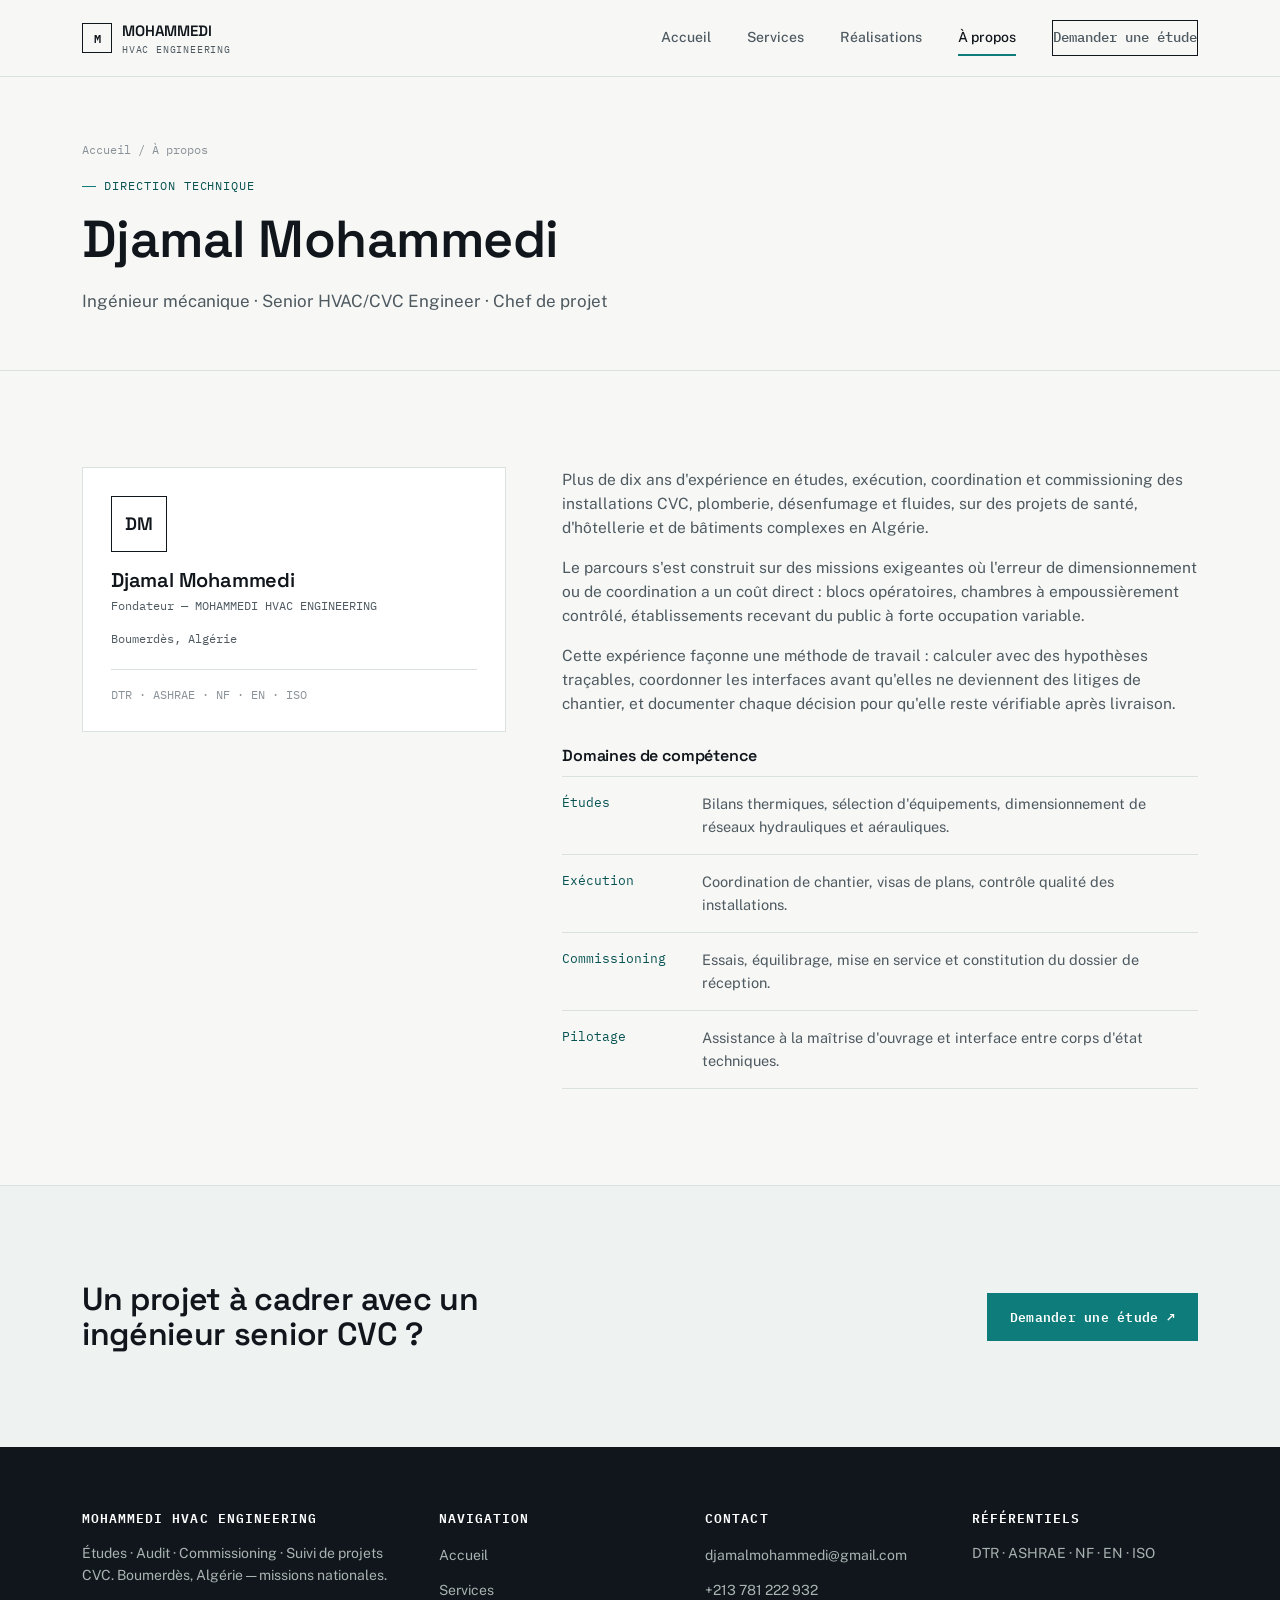
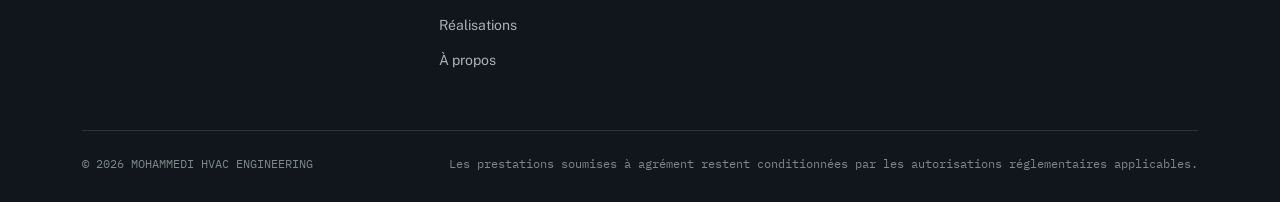
==== apropos.html @ 664d371e "Site MOHAMMEDI HVAC ENGINEERING" ====
<!doctype html>
<html lang="fr">
<head>
<meta charset="utf-8">
<meta name="viewport" content="width=device-width, initial-scale=1">
<title>À propos — Djamal Mohammedi, ingénieur CVC</title>
<meta name="description" content="Djamal Mohammedi, ingénieur mécanique senior HVAC/CVC, plus de dix ans d'expérience en études, exécution, coordination et commissioning en Algérie.">
<link rel="canonical" href="https://www.mohammedi-hvac-engineering.dz/apropos.html">
<link rel="preconnect" href="https://fonts.googleapis.com">
<link rel="preconnect" href="https://fonts.gstatic.com" crossorigin>
<link href="https://fonts.googleapis.com/css2?family=Space+Grotesk:wght@500;600;700&family=Public+Sans:wght@400;500;600&family=IBM+Plex+Mono:wght@400;500;600&display=swap" rel="stylesheet">
<link rel="stylesheet" href="styles.css">
<link rel="stylesheet" href="components.css">
</head>
<body>

<header class="site-header">
  <div class="wrap">
    <a class="logo" href="index.html">
      <span class="logo-mark">M</span>
      <span>MOHAMMEDI<br><small>HVAC Engineering</small></span>
    </a>
    <nav class="main-nav" aria-label="Navigation principale">
      <a href="index.html">Accueil</a>
      <a href="services.html">Services</a>
      <a href="realisations.html">Réalisations</a>
      <a href="apropos.html" aria-current="page">À propos</a>
      <a href="contact.html" class="nav-cta">Demander une étude</a>
    </nav>
    <button class="nav-toggle" aria-label="Ouvrir le menu" aria-expanded="false">
      <span></span><span></span><span></span>
    </button>
  </div>
</header>

<main>

  <section class="page-hero">
    <div class="wrap">
      <p class="breadcrumb"><a href="index.html">Accueil</a> / À propos</p>
      <span class="tag">Direction technique</span>
      <h1>Djamal Mohammedi</h1>
      <p class="lede">Ingénieur mécanique · Senior HVAC/CVC Engineer · Chef de projet</p>
    </div>
  </section>

  <section>
    <div class="wrap bio-grid">
      <div class="bio-card">
        <div class="initials">DM</div>
        <h3>Djamal Mohammedi</h3>
        <p class="role">Fondateur — MOHAMMEDI HVAC ENGINEERING</p>
        <p class="role" style="margin-top:14px;">Boumerdès, Algérie</p>
        <div class="refs">DTR · ASHRAE · NF · EN · ISO</div>
      </div>
      <div class="bio-body">
        <p>Plus de dix ans d'expérience en études, exécution, coordination et commissioning des installations CVC, plomberie, désenfumage et fluides, sur des projets de santé, d'hôtellerie et de bâtiments complexes en Algérie.</p>
        <p>Le parcours s'est construit sur des missions exigeantes où l'erreur de dimensionnement ou de coordination a un coût direct : blocs opératoires, chambres à empoussièrement contrôlé, établissements recevant du public à forte occupation variable.</p>
        <p>Cette expérience façonne une méthode de travail : calculer avec des hypothèses traçables, coordonner les interfaces avant qu'elles ne deviennent des litiges de chantier, et documenter chaque décision pour qu'elle reste vérifiable après livraison.</p>

        <h4 style="margin-top:32px; font-size:16px;">Domaines de compétence</h4>
        <ul class="timeline" style="margin-top:12px;">
          <li><span class="yr">Études</span><span class="txt">Bilans thermiques, sélection d'équipements, dimensionnement de réseaux hydrauliques et aérauliques.</span></li>
          <li><span class="yr">Exécution</span><span class="txt">Coordination de chantier, visas de plans, contrôle qualité des installations.</span></li>
          <li><span class="yr">Commissioning</span><span class="txt">Essais, équilibrage, mise en service et constitution du dossier de réception.</span></li>
          <li><span class="yr">Pilotage</span><span class="txt">Assistance à la maîtrise d'ouvrage et interface entre corps d'état techniques.</span></li>
        </ul>
      </div>
    </div>
  </section>

  <section class="cta-band">
    <div class="wrap cta-inner">
      <h2>Un projet à cadrer avec un ingénieur senior CVC ?</h2>
      <a href="contact.html" class="btn btn-accent">Demander une étude ↗</a>
    </div>
  </section>

</main>

<footer class="site-footer">
  <div class="wrap">
    <div class="footer-top">
      <div>
        <h4>MOHAMMEDI HVAC ENGINEERING</h4>
        <p>Études · Audit · Commissioning · Suivi de projets CVC. Boumerdès, Algérie — missions nationales.</p>
      </div>
      <div>
        <h4>Navigation</h4>
        <ul>
          <li><a href="index.html">Accueil</a></li>
          <li><a href="services.html">Services</a></li>
          <li><a href="realisations.html">Réalisations</a></li>
          <li><a href="apropos.html">À propos</a></li>
        </ul>
      </div>
      <div>
        <h4>Contact</h4>
        <ul>
          <li><a href="mailto:djamalmohammedi@gmail.com">djamalmohammedi@gmail.com</a></li>
          <li><a href="https://wa.me/213781222932">+213 781 222 932</a></li>
        </ul>
      </div>
      <div>
        <h4>Référentiels</h4>
        <p>DTR · ASHRAE · NF · EN · ISO</p>
      </div>
    </div>
    <div class="footer-bottom">
      <span>© 2026 MOHAMMEDI HVAC ENGINEERING</span>
      <span>Les prestations soumises à agrément restent conditionnées par les autorisations réglementaires applicables.</span>
    </div>
  </div>
</footer>

<script src="nav.js"></script>
</body>
</html>
---- styles.css ----
/* ==========================================================================
   MOHAMMEDI HVAC ENGINEERING — design system
   Concept : feuille de calcul technique / plan d'exécution CVC
   ========================================================================== */

:root{
  --bg:        #F7F8F6;
  --surface:   #FFFFFF;
  --panel:     #EEF2F1;
  --ink:       #10161C;
  --ink-soft:  #4E5960;
  --ink-faint: #8A9299;
  --line:      #DBE1DF;
  --line-strong: #B9C2BF;
  --accent:    #0E7C7B;   /* eau glacée / teal technique */
  --accent-ink:#075352;
  --signal:    #C4791F;   /* cuivre / repère actif, usage rare */
  --radius:    2px;

  --font-display: "Space Grotesk", "Arial Narrow", sans-serif;
  --font-body:    "Public Sans", -apple-system, BlinkMacSystemFont, "Segoe UI", sans-serif;
  --font-mono:    "IBM Plex Mono", "SFMono-Regular", Consolas, monospace;
}

*{ box-sizing:border-box; }
html{ scroll-behavior:smooth; }
body{
  margin:0;
  background:var(--bg);
  color:var(--ink);
  font-family:var(--font-body);
  font-size:16px;
  line-height:1.55;
  -webkit-font-smoothing:antialiased;
}
img{ max-width:100%; display:block; }
a{ color:inherit; text-decoration:none; }
h1,h2,h3,h4{ font-family:var(--font-display); font-weight:600; line-height:1.08; margin:0; letter-spacing:-0.01em; }
p{ margin:0; }
ul{ margin:0; padding:0; list-style:none; }
button{ font-family:inherit; cursor:pointer; }

:focus-visible{ outline:2px solid var(--accent); outline-offset:3px; }

.wrap{ max-width:1180px; margin:0 auto; padding:0 32px; }
@media (max-width:640px){ .wrap{ padding:0 20px; } }

/* — eyebrow / code de repère type plan technique — */
.tag{
  font-family:var(--font-mono);
  font-size:12px;
  letter-spacing:.08em;
  text-transform:uppercase;
  color:var(--accent-ink);
  display:inline-flex;
  align-items:center;
  gap:8px;
}
.tag::before{
  content:"";
  width:14px; height:1px;
  background:var(--accent);
  display:inline-block;
}

/* ==========================================================================
   Header
   ========================================================================== */
.site-header{
  position:sticky; top:0; z-index:50;
  background:rgba(247,248,246,.92);
  backdrop-filter:blur(8px);
  border-bottom:1px solid var(--line);
}
.site-header .wrap{
  display:flex; align-items:center; justify-content:space-between;
  height:76px;
}
.logo{
  display:flex; align-items:center; gap:10px;
  font-family:var(--font-display); font-weight:600; font-size:15px;
  letter-spacing:-.01em;
}
.logo-mark{
  width:30px; height:30px;
  border:1.5px solid var(--ink);
  display:flex; align-items:center; justify-content:center;
  font-family:var(--font-mono); font-size:12px; font-weight:600;
  flex-shrink:0;
}
.logo small{
  display:block; font-family:var(--font-mono); font-weight:400;
  font-size:10px; letter-spacing:.08em; color:var(--ink-soft); text-transform:uppercase;
}
.main-nav{ display:flex; align-items:center; gap:36px; }
.main-nav a{
  font-size:14px; color:var(--ink-soft); font-weight:500;
  position:relative; padding:6px 0;
}
.main-nav a:hover, .main-nav a[aria-current="page"]{ color:var(--ink); }
.main-nav a[aria-current="page"]::after{
  content:""; position:absolute; left:0; right:0; bottom:-1px; height:2px; background:var(--accent);
}
.nav-cta{
  border:1px solid var(--ink); padding:9px 16px;
  font-size:13px; font-weight:600; font-family:var(--font-mono);
}
.nav-cta:hover{ background:var(--ink); color:var(--surface); }
.nav-toggle{ display:none; background:none; border:0; padding:8px; }
.nav-toggle span{ display:block; width:22px; height:2px; background:var(--ink); margin:5px 0; }

@media (max-width:900px){
  .main-nav{
    position:fixed; inset:76px 0 0 0; background:var(--surface);
    flex-direction:column; align-items:flex-start; gap:0;
    padding:12px 24px; transform:translateY(-8px); opacity:0; pointer-events:none;
    transition:opacity .2s ease, transform .2s ease;
  }
  .main-nav.open{ opacity:1; pointer-events:auto; transform:translateY(0); }
  .main-nav a{ width:100%; padding:16px 0; border-bottom:1px solid var(--line); font-size:16px; }
  .nav-cta{ margin-top:16px; text-align:center; }
  .nav-toggle{ display:block; }
}

/* ==========================================================================
   Boutons
   ========================================================================== */
.btn{
  display:inline-flex; align-items:center; gap:10px;
  font-family:var(--font-mono); font-size:13px; font-weight:600;
  letter-spacing:.02em; padding:13px 22px; border:1px solid var(--ink);
  transition:background .15s ease, color .15s ease, border-color .15s ease;
}
.btn-primary{ background:var(--ink); color:var(--surface); }
.btn-primary:hover{ background:var(--accent-ink); border-color:var(--accent-ink); }
.btn-ghost:hover{ background:var(--ink); color:var(--surface); }
.btn-accent{ background:var(--accent); border-color:var(--accent); color:var(--surface); }
.btn-accent:hover{ background:var(--accent-ink); border-color:var(--accent-ink); }

/* ==========================================================================
   Sections communes
   ========================================================================== */
section{ padding:96px 0; border-bottom:1px solid var(--line); }
section:last-of-type{ border-bottom:none; }
.section-head{
  display:flex; justify-content:space-between; align-items:flex-end; gap:32px;
  margin-bottom:56px; flex-wrap:wrap;
}
.section-head h2{ font-size:clamp(28px,3.4vw,40px); max-width:640px; margin-top:14px; }
.section-head .desc{ max-width:340px; color:var(--ink-soft); font-size:15px; }

.grid-frame{
  border:1px solid var(--line); border-radius:var(--radius);
}

/* ==========================================================================
   Page hero générique (pages secondaires)
   ========================================================================== */
.page-hero{ padding:64px 0 56px; border-bottom:1px solid var(--line); }
.page-hero h1{ font-size:clamp(32px,4.4vw,52px); margin-top:16px; max-width:760px; }
.page-hero .lede{ margin-top:20px; max-width:620px; color:var(--ink-soft); font-size:17px; }
.breadcrumb{ font-family:var(--font-mono); font-size:12px; color:var(--ink-faint); margin-bottom:10px; }
.breadcrumb a:hover{ color:var(--accent-ink); }

/* ==========================================================================
   Footer
   ========================================================================== */
.site-footer{ background:var(--ink); color:#C9D1CF; padding:64px 0 28px; }
.footer-top{
  display:grid; grid-template-columns:1.4fr 1fr 1fr 1fr; gap:40px;
  padding-bottom:48px; border-bottom:1px solid rgba(255,255,255,.12);
}
.footer-top h4{ color:#fff; font-size:13px; font-family:var(--font-mono); text-transform:uppercase; letter-spacing:.08em; margin-bottom:18px; }
.footer-top a, .footer-top p{ color:#A9B3B1; font-size:14px; }
.footer-top li{ margin-bottom:10px; }
.footer-top a:hover{ color:#fff; }
.footer-bottom{
  display:flex; justify-content:space-between; align-items:center; padding-top:24px;
  font-family:var(--font-mono); font-size:12px; color:#7C8987; flex-wrap:wrap; gap:12px;
}
@media (max-width:800px){
  .footer-top{ grid-template-columns:1fr 1fr; }
}
@media (max-width:520px){
  .footer-top{ grid-template-columns:1fr; }
}

/* ==========================================================================
   Utilitaires d'accessibilité / mouvement
   ========================================================================== */
@media (prefers-reduced-motion: reduce){
  *{ animation-duration:.001ms !important; animation-iteration-count:1 !important; transition-duration:.001ms !important; scroll-behavior:auto !important; }
}
---- components.css ----
/* ==========================================================================
   Hero (accueil)
   ========================================================================== */
.hero{ padding:72px 0 0; border-bottom:none; }
.hero-grid{
  display:grid; grid-template-columns:1.1fr .9fr; gap:48px; align-items:center;
  padding-bottom:64px;
}
.hero h1{
  font-size:clamp(36px,5vw,60px); margin-top:18px; max-width:600px;
}
.hero .lede{ margin-top:22px; max-width:460px; color:var(--ink-soft); font-size:17px; }
.hero-actions{ display:flex; gap:14px; margin-top:34px; flex-wrap:wrap; }
.hero-note{ margin-top:22px; font-family:var(--font-mono); font-size:12px; color:var(--ink-faint); }

.hero-diagram{
  border:1px solid var(--line); background:var(--surface); border-radius:var(--radius);
  padding:22px; position:relative;
}
.hero-diagram .diagram-label{
  font-family:var(--font-mono); font-size:11px; color:var(--ink-faint);
  display:flex; justify-content:space-between; margin-bottom:10px;
}
.flow-dot{ animation:travel 6s linear infinite; }
.flow-dot2{ animation:travel2 7s linear infinite; }
@keyframes travel{
  0%{ offset-distance:0%; }
  100%{ offset-distance:100%; }
}
@keyframes travel2{
  0%{ offset-distance:0%; }
  100%{ offset-distance:100%; }
}

@media (max-width:900px){
  .hero-grid{ grid-template-columns:1fr; }
}

/* ==========================================================================
   Barre de repères chiffrés
   ========================================================================== */
.stats-bar{
  display:grid; grid-template-columns:repeat(4,1fr);
  border-top:1px solid var(--line); border-bottom:1px solid var(--line);
}
.stats-bar div{
  padding:26px 32px; border-left:1px solid var(--line);
}
.stats-bar div:first-child{ border-left:none; }
.stats-bar b{ font-family:var(--font-display); font-size:30px; display:block; }
.stats-bar span{ font-family:var(--font-mono); font-size:11px; color:var(--ink-soft); text-transform:uppercase; letter-spacing:.05em; }
@media (max-width:800px){
  .stats-bar{ grid-template-columns:repeat(2,1fr); }
  .stats-bar div:nth-child(3){ border-left:none; }
}

/* ==========================================================================
   Cartes services
   ========================================================================== */
.service-grid{ display:grid; grid-template-columns:repeat(2,1fr); gap:1px; background:var(--line); border:1px solid var(--line); }
.service-card{ background:var(--surface); padding:36px; position:relative; }
.service-card .code{ font-family:var(--font-mono); font-size:12px; color:var(--accent-ink); }
.service-card h3{ font-size:21px; margin-top:16px; }
.service-card p{ margin-top:12px; color:var(--ink-soft); font-size:14.5px; }
.service-card ul{ margin-top:16px; }
.service-card li{ font-size:13.5px; color:var(--ink-soft); padding-left:16px; position:relative; margin-bottom:6px; }
.service-card li::before{ content:"—"; position:absolute; left:0; color:var(--accent); }
@media (max-width:700px){ .service-grid{ grid-template-columns:1fr; } }

/* ==========================================================================
   Secteurs
   ========================================================================== */
.sector-grid{ display:grid; grid-template-columns:repeat(4,1fr); gap:1px; background:var(--line); border:1px solid var(--line); }
.sector-card{ background:var(--surface); padding:28px 24px; }
.sector-card .code{ font-family:var(--font-mono); font-size:11px; color:var(--ink-faint); }
.sector-card h4{ font-size:17px; margin-top:12px; }
.sector-card p{ font-size:13px; color:var(--ink-soft); margin-top:8px; }
@media (max-width:900px){ .sector-grid{ grid-template-columns:repeat(2,1fr); } }

/* ==========================================================================
   Méthode (repères de plan : PLAN / CALC / COORD / CTRL)
   ========================================================================== */
.method-list{ display:grid; grid-template-columns:repeat(4,1fr); gap:28px; }
.method-item{ border-top:2px solid var(--ink); padding-top:18px; }
.method-item .code{ font-family:var(--font-mono); font-size:12px; color:var(--accent-ink); }
.method-item h4{ font-size:18px; margin-top:10px; }
.method-item p{ font-size:13.5px; color:var(--ink-soft); margin-top:8px; }
@media (max-width:800px){ .method-list{ grid-template-columns:1fr 1fr; } }
@media (max-width:520px){ .method-list{ grid-template-columns:1fr; } }

/* ==========================================================================
   Systèmes maîtrisés (tags techniques)
   ========================================================================== */
.system-tags{ display:flex; flex-wrap:wrap; gap:10px; }
.system-tags span{
  font-family:var(--font-mono); font-size:12.5px; border:1px solid var(--line-strong);
  padding:8px 14px; color:var(--ink-soft);
}

/* ==========================================================================
   Réalisations — cartes illustrées (schémas au trait, pas de photos)
   ========================================================================== */
.project-grid{ display:grid; grid-template-columns:repeat(3,1fr); gap:24px; }
.project-card{ border:1px solid var(--line); background:var(--surface); }
.project-card .illus{
  aspect-ratio:4/3; border-bottom:1px solid var(--line); background:var(--panel);
  display:flex; align-items:center; justify-content:center; padding:24px;
}
.project-card .illus svg{ width:100%; height:100%; }
.project-card .info{ padding:20px 22px 24px; }
.project-card .cat{ font-family:var(--font-mono); font-size:11px; color:var(--accent-ink); text-transform:uppercase; letter-spacing:.05em; }
.project-card h3{ font-size:17px; margin-top:10px; }
.project-card p{ font-size:13.5px; color:var(--ink-soft); margin-top:8px; }
@media (max-width:900px){ .project-grid{ grid-template-columns:1fr 1fr; } }
@media (max-width:600px){ .project-grid{ grid-template-columns:1fr; } }

/* ==========================================================================
   Bio / à propos
   ========================================================================== */
.bio-grid{ display:grid; grid-template-columns:.8fr 1.2fr; gap:56px; align-items:start; }
.bio-card{ border:1px solid var(--line); padding:28px; background:var(--surface); }
.bio-card .initials{
  width:56px; height:56px; border:1.5px solid var(--ink); display:flex; align-items:center; justify-content:center;
  font-family:var(--font-display); font-weight:600; font-size:18px; margin-bottom:18px;
}
.bio-card h3{ font-size:20px; }
.bio-card .role{ font-family:var(--font-mono); font-size:12px; color:var(--ink-soft); margin-top:6px; }
.bio-card .refs{ margin-top:20px; font-family:var(--font-mono); font-size:11.5px; color:var(--ink-faint); border-top:1px solid var(--line); padding-top:16px; }
.bio-body p{ color:var(--ink-soft); margin-bottom:16px; font-size:15.5px; }
.bio-body p:last-child{ margin-bottom:0; }
@media (max-width:800px){ .bio-grid{ grid-template-columns:1fr; } }

.timeline{ margin-top:8px; }
.timeline li{
  display:grid; grid-template-columns:120px 1fr; gap:20px; padding:16px 0; border-top:1px solid var(--line);
}
.timeline li:last-child{ border-bottom:1px solid var(--line); }
.timeline .yr{ font-family:var(--font-mono); font-size:13px; color:var(--accent-ink); }
.timeline .txt{ font-size:14.5px; color:var(--ink-soft); }

/* ==========================================================================
   Contact
   ========================================================================== */
.contact-grid{ display:grid; grid-template-columns:.85fr 1.15fr; gap:56px; }
.contact-info h2{ font-size:clamp(26px,3vw,34px); }
.contact-info .lede{ margin-top:16px; color:var(--ink-soft); font-size:15.5px; max-width:420px; }
.contact-line{ display:flex; align-items:center; gap:12px; margin-top:22px; font-family:var(--font-mono); font-size:14px; }
.contact-line a:hover{ color:var(--accent-ink); }
.contact-meta{ margin-top:40px; padding-top:24px; border-top:1px solid var(--line); font-size:13.5px; color:var(--ink-soft); }

.form-panel{ border:1px solid var(--line); background:var(--surface); padding:32px; }
.field{ margin-bottom:20px; }
.field label{ display:block; font-family:var(--font-mono); font-size:11.5px; text-transform:uppercase; letter-spacing:.05em; color:var(--ink-soft); margin-bottom:8px; }
.field input, .field select, .field textarea{
  width:100%; border:1px solid var(--line-strong); background:var(--bg); padding:12px 14px;
  font-family:var(--font-body); font-size:14.5px; color:var(--ink); border-radius:var(--radius);
}
.field textarea{ resize:vertical; min-height:110px; }
.field input:focus, .field select:focus, .field textarea:focus{ outline:2px solid var(--accent); outline-offset:1px; border-color:var(--accent); }
.form-actions{ display:flex; gap:12px; flex-wrap:wrap; margin-top:6px; }
.form-note{ margin-top:16px; font-size:12.5px; color:var(--ink-faint); }
.form-status{ margin-top:14px; font-family:var(--font-mono); font-size:12.5px; color:var(--accent-ink); min-height:16px; }
@media (max-width:800px){ .contact-grid{ grid-template-columns:1fr; } }

/* ==========================================================================
   CTA bande finale
   ========================================================================== */
.cta-band{ background:var(--panel); text-align:left; }
.cta-inner{ display:flex; justify-content:space-between; align-items:center; gap:24px; flex-wrap:wrap; }
.cta-inner h2{ font-size:clamp(24px,3vw,32px); max-width:520px; }
@media (max-width:700px){ .cta-inner{ flex-direction:column; align-items:flex-start; } }
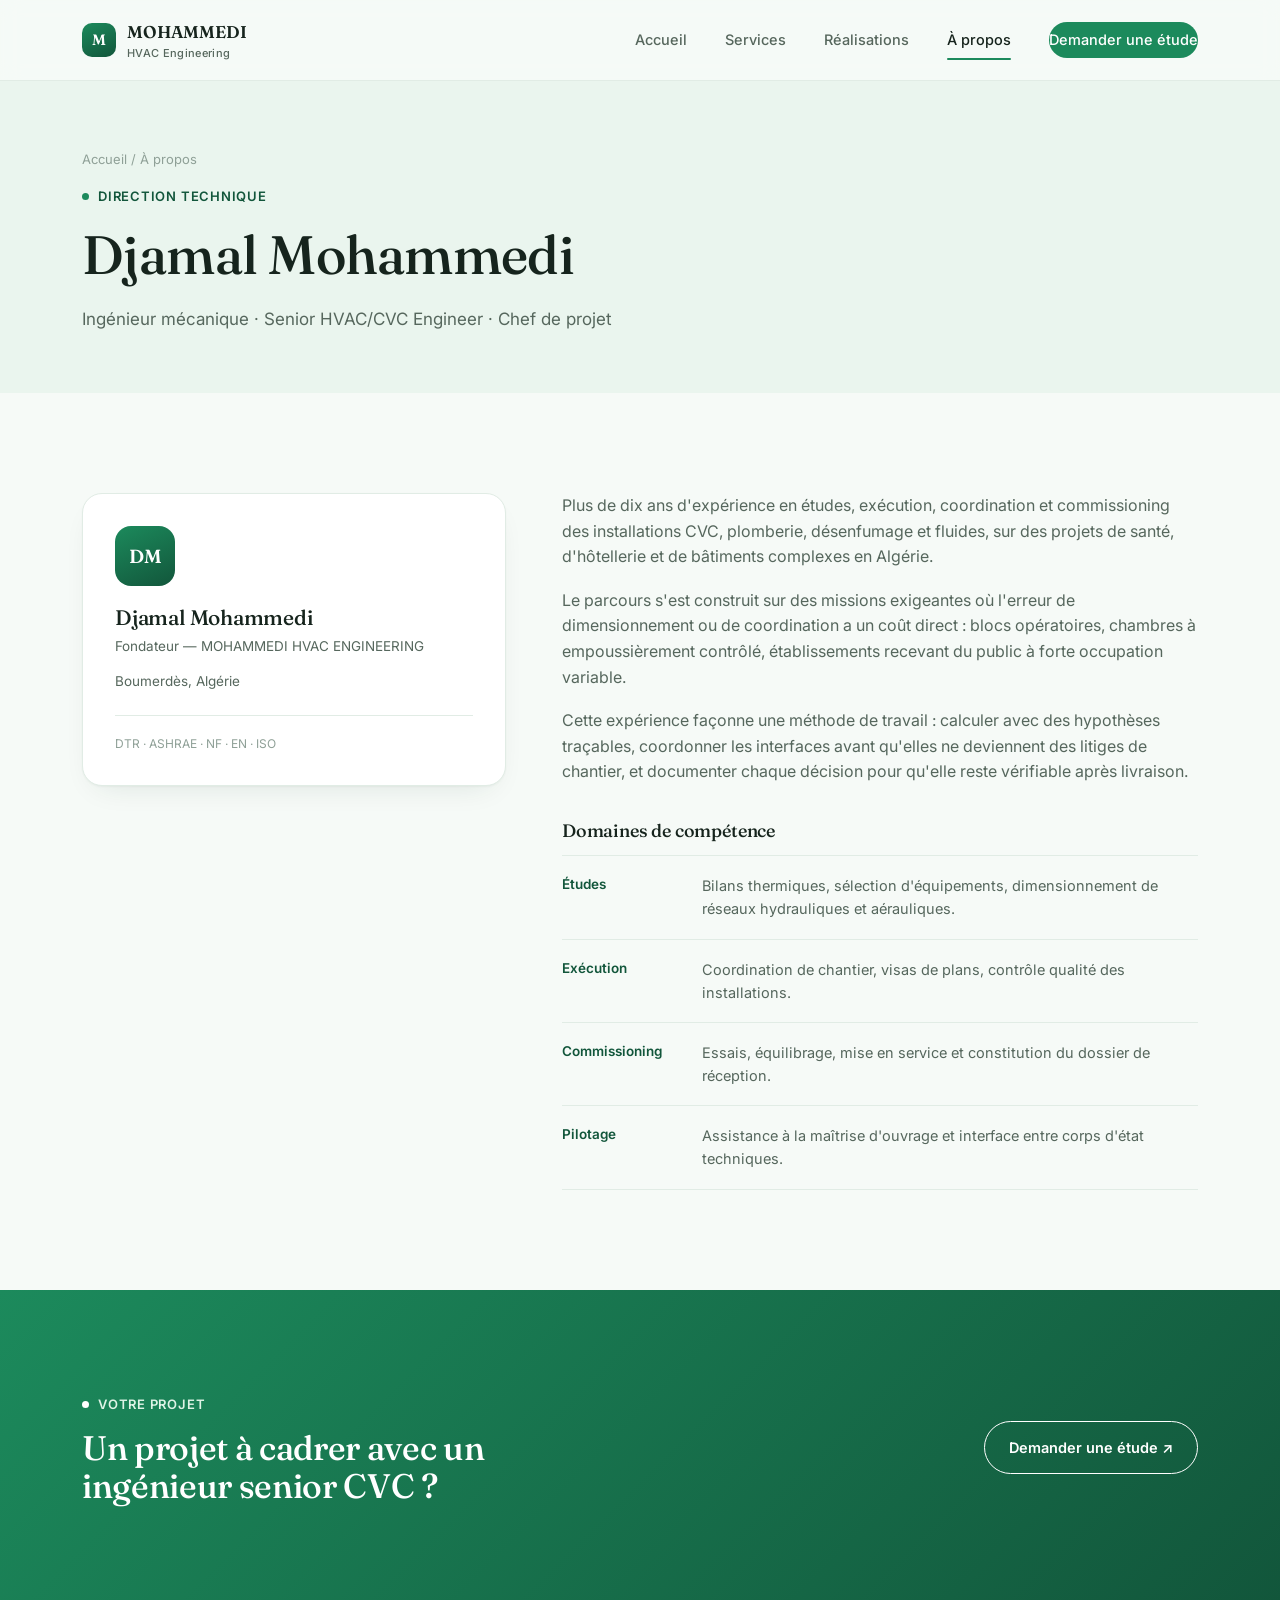
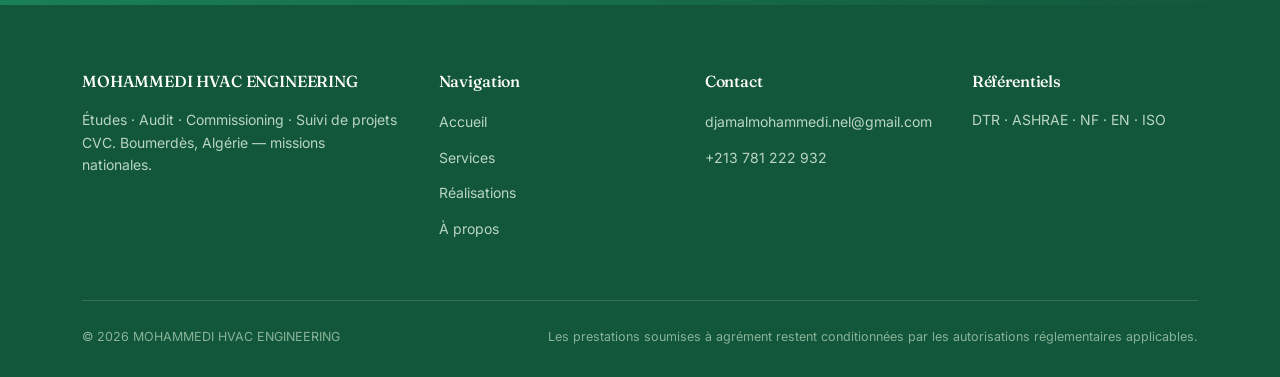
==== commit 4c3709be: "Refonte design : clair, doux, vert energie, sans schemas techniques; correction email" ====
--- a/apropos.html
+++ b/apropos.html
@@ -8,7 +8,7 @@
 <link rel="canonical" href="https://www.mohammedi-hvac-engineering.dz/apropos.html">
 <link rel="preconnect" href="https://fonts.googleapis.com">
 <link rel="preconnect" href="https://fonts.gstatic.com" crossorigin>
-<link href="https://fonts.googleapis.com/css2?family=Space+Grotesk:wght@500;600;700&family=Public+Sans:wght@400;500;600&family=IBM+Plex+Mono:wght@400;500;600&display=swap" rel="stylesheet">
+<link href="https://fonts.googleapis.com/css2?family=Fraunces:opsz,wght@9..144,400;9..144,500;9..144,600&family=Inter:wght@400;500;600;700&display=swap" rel="stylesheet">
 <link rel="stylesheet" href="styles.css">
 <link rel="stylesheet" href="components.css">
 </head>
@@ -38,7 +38,7 @@
   <section class="page-hero">
     <div class="wrap">
       <p class="breadcrumb"><a href="index.html">Accueil</a> / À propos</p>
-      <span class="tag">Direction technique</span>
+      <span class="eyebrow">Direction technique</span>
       <h1>Djamal Mohammedi</h1>
       <p class="lede">Ingénieur mécanique · Senior HVAC/CVC Engineer · Chef de projet</p>
     </div>
@@ -58,8 +58,8 @@
         <p>Le parcours s'est construit sur des missions exigeantes où l'erreur de dimensionnement ou de coordination a un coût direct : blocs opératoires, chambres à empoussièrement contrôlé, établissements recevant du public à forte occupation variable.</p>
         <p>Cette expérience façonne une méthode de travail : calculer avec des hypothèses traçables, coordonner les interfaces avant qu'elles ne deviennent des litiges de chantier, et documenter chaque décision pour qu'elle reste vérifiable après livraison.</p>
 
-        <h4 style="margin-top:32px; font-size:16px;">Domaines de compétence</h4>
-        <ul class="timeline" style="margin-top:12px;">
+        <h4 style="margin-top:36px; font-size:18px;">Domaines de compétence</h4>
+        <ul class="timeline" style="margin-top:14px;">
           <li><span class="yr">Études</span><span class="txt">Bilans thermiques, sélection d'équipements, dimensionnement de réseaux hydrauliques et aérauliques.</span></li>
           <li><span class="yr">Exécution</span><span class="txt">Coordination de chantier, visas de plans, contrôle qualité des installations.</span></li>
           <li><span class="yr">Commissioning</span><span class="txt">Essais, équilibrage, mise en service et constitution du dossier de réception.</span></li>
@@ -71,8 +71,11 @@
 
   <section class="cta-band">
     <div class="wrap cta-inner">
-      <h2>Un projet à cadrer avec un ingénieur senior CVC ?</h2>
-      <a href="contact.html" class="btn btn-accent">Demander une étude ↗</a>
+      <div>
+        <span class="eyebrow">Votre projet</span>
+        <h2 style="margin-top:14px;">Un projet à cadrer avec un ingénieur senior CVC ?</h2>
+      </div>
+      <a href="contact.html" class="btn btn-outline">Demander une étude ↗</a>
     </div>
   </section>
 
@@ -97,7 +100,7 @@
       <div>
         <h4>Contact</h4>
         <ul>
-          <li><a href="mailto:djamalmohammedi@gmail.com">djamalmohammedi@gmail.com</a></li>
+          <li><a href="mailto:djamalmohammedi.nel@gmail.com">djamalmohammedi.nel@gmail.com</a></li>
           <li><a href="https://wa.me/213781222932">+213 781 222 932</a></li>
         </ul>
       </div>
--- a/styles.css
+++ b/styles.css
@@ -1,25 +1,29 @@
 /* ==========================================================================
-   MOHAMMEDI HVAC ENGINEERING — design system
-   Concept : feuille de calcul technique / plan d'exécution CVC
+   MOHAMMEDI HVAC ENGINEERING — design system v2
+   Concept : clarté, air, fraîcheur — vert énergie sur fond clair
    ========================================================================== */
 
 :root{
-  --bg:        #F7F8F6;
-  --surface:   #FFFFFF;
-  --panel:     #EEF2F1;
-  --ink:       #10161C;
-  --ink-soft:  #4E5960;
-  --ink-faint: #8A9299;
-  --line:      #DBE1DF;
-  --line-strong: #B9C2BF;
-  --accent:    #0E7C7B;   /* eau glacée / teal technique */
-  --accent-ink:#075352;
-  --signal:    #C4791F;   /* cuivre / repère actif, usage rare */
-  --radius:    2px;
+  --bg:          #F6FAF7;
+  --surface:     #FFFFFF;
+  --panel:       #EAF5EE;
+  --panel-deep:  #DCEFE3;
+  --ink:         #16241D;
+  --ink-soft:    #56675D;
+  --ink-faint:   #8FA097;
+  --line:        #E1ECE5;
+  --line-strong: #C9DBCF;
+  --accent:      #1C8A5C;
+  --accent-deep: #12563B;
+  --accent-soft: #DCF0E3;
+  --gold:        #C9932F;
+  --radius-sm:   12px;
+  --radius:      20px;
+  --radius-lg:   28px;
+  --shadow:      0 1px 2px rgba(20,40,30,.04), 0 12px 32px -16px rgba(20,60,40,.14);
 
-  --font-display: "Space Grotesk", "Arial Narrow", sans-serif;
-  --font-body:    "Public Sans", -apple-system, BlinkMacSystemFont, "Segoe UI", sans-serif;
-  --font-mono:    "IBM Plex Mono", "SFMono-Regular", Consolas, monospace;
+  --font-display: "Fraunces", Georgia, serif;
+  --font-body:    "Inter", -apple-system, BlinkMacSystemFont, "Segoe UI", sans-serif;
 }
 
 *{ box-sizing:border-box; }
@@ -30,37 +34,38 @@
   color:var(--ink);
   font-family:var(--font-body);
   font-size:16px;
-  line-height:1.55;
+  line-height:1.6;
   -webkit-font-smoothing:antialiased;
 }
 img{ max-width:100%; display:block; }
 a{ color:inherit; text-decoration:none; }
-h1,h2,h3,h4{ font-family:var(--font-display); font-weight:600; line-height:1.08; margin:0; letter-spacing:-0.01em; }
+h1,h2,h3,h4{ font-family:var(--font-display); font-weight:500; line-height:1.12; margin:0; letter-spacing:-0.01em; }
 p{ margin:0; }
 ul{ margin:0; padding:0; list-style:none; }
 button{ font-family:inherit; cursor:pointer; }
 
-:focus-visible{ outline:2px solid var(--accent); outline-offset:3px; }
+:focus-visible{ outline:2px solid var(--accent); outline-offset:3px; border-radius:4px; }
 
 .wrap{ max-width:1180px; margin:0 auto; padding:0 32px; }
 @media (max-width:640px){ .wrap{ padding:0 20px; } }
 
-/* — eyebrow / code de repère type plan technique — */
-.tag{
-  font-family:var(--font-mono);
-  font-size:12px;
-  letter-spacing:.08em;
+/* — eyebrow doux, sans code technique — */
+.eyebrow{
+  font-size:13px;
+  font-weight:600;
+  letter-spacing:.06em;
   text-transform:uppercase;
-  color:var(--accent-ink);
+  color:var(--accent-deep);
   display:inline-flex;
   align-items:center;
-  gap:8px;
+  gap:9px;
 }
-.tag::before{
+.eyebrow::before{
   content:"";
-  width:14px; height:1px;
+  width:7px; height:7px; border-radius:50%;
   background:var(--accent);
   display:inline-block;
+  flex-shrink:0;
 }
 
 /* ==========================================================================
@@ -68,57 +73,59 @@
    ========================================================================== */
 .site-header{
   position:sticky; top:0; z-index:50;
-  background:rgba(247,248,246,.92);
-  backdrop-filter:blur(8px);
+  background:rgba(246,250,247,.9);
+  backdrop-filter:blur(10px);
   border-bottom:1px solid var(--line);
 }
 .site-header .wrap{
   display:flex; align-items:center; justify-content:space-between;
-  height:76px;
+  height:80px;
 }
 .logo{
-  display:flex; align-items:center; gap:10px;
-  font-family:var(--font-display); font-weight:600; font-size:15px;
-  letter-spacing:-.01em;
+  display:flex; align-items:center; gap:11px;
+  font-family:var(--font-display); font-weight:600; font-size:17px;
 }
 .logo-mark{
-  width:30px; height:30px;
-  border:1.5px solid var(--ink);
+  width:34px; height:34px; border-radius:10px;
+  background:linear-gradient(155deg,var(--accent) 0%,var(--accent-deep) 100%);
   display:flex; align-items:center; justify-content:center;
-  font-family:var(--font-mono); font-size:12px; font-weight:600;
+  color:#fff; font-family:var(--font-display); font-size:15px; font-weight:600;
   flex-shrink:0;
 }
 .logo small{
-  display:block; font-family:var(--font-mono); font-weight:400;
-  font-size:10px; letter-spacing:.08em; color:var(--ink-soft); text-transform:uppercase;
+  display:block; font-family:var(--font-body); font-weight:500;
+  font-size:11px; letter-spacing:.03em; color:var(--ink-soft);
 }
-.main-nav{ display:flex; align-items:center; gap:36px; }
+.main-nav{ display:flex; align-items:center; gap:38px; }
 .main-nav a{
-  font-size:14px; color:var(--ink-soft); font-weight:500;
+  font-size:14.5px; color:var(--ink-soft); font-weight:500;
   position:relative; padding:6px 0;
+  transition:color .15s ease;
 }
 .main-nav a:hover, .main-nav a[aria-current="page"]{ color:var(--ink); }
 .main-nav a[aria-current="page"]::after{
-  content:""; position:absolute; left:0; right:0; bottom:-1px; height:2px; background:var(--accent);
+  content:""; position:absolute; left:0; right:0; bottom:-2px; height:2px; border-radius:2px; background:var(--accent);
 }
 .nav-cta{
-  border:1px solid var(--ink); padding:9px 16px;
-  font-size:13px; font-weight:600; font-family:var(--font-mono);
+  background:var(--accent); color:#fff !important; padding:11px 20px; border-radius:100px;
+  font-size:14px; font-weight:600;
+  transition:background .15s ease, transform .15s ease;
 }
-.nav-cta:hover{ background:var(--ink); color:var(--surface); }
+.nav-cta:hover{ background:var(--accent-deep); transform:translateY(-1px); }
+.nav-cta::after{ display:none !important; }
 .nav-toggle{ display:none; background:none; border:0; padding:8px; }
-.nav-toggle span{ display:block; width:22px; height:2px; background:var(--ink); margin:5px 0; }
+.nav-toggle span{ display:block; width:22px; height:2px; background:var(--ink); margin:5px 0; border-radius:2px; }
 
 @media (max-width:900px){
   .main-nav{
-    position:fixed; inset:76px 0 0 0; background:var(--surface);
+    position:fixed; inset:80px 0 0 0; background:var(--surface);
     flex-direction:column; align-items:flex-start; gap:0;
     padding:12px 24px; transform:translateY(-8px); opacity:0; pointer-events:none;
     transition:opacity .2s ease, transform .2s ease;
   }
   .main-nav.open{ opacity:1; pointer-events:auto; transform:translateY(0); }
   .main-nav a{ width:100%; padding:16px 0; border-bottom:1px solid var(--line); font-size:16px; }
-  .nav-cta{ margin-top:16px; text-align:center; }
+  .nav-cta{ margin-top:18px; text-align:center; width:100%; justify-content:center; display:flex; }
   .nav-toggle{ display:block; }
 }
 
@@ -126,57 +133,53 @@
    Boutons
    ========================================================================== */
 .btn{
-  display:inline-flex; align-items:center; gap:10px;
-  font-family:var(--font-mono); font-size:13px; font-weight:600;
-  letter-spacing:.02em; padding:13px 22px; border:1px solid var(--ink);
-  transition:background .15s ease, color .15s ease, border-color .15s ease;
+  display:inline-flex; align-items:center; gap:9px;
+  font-size:14.5px; font-weight:600;
+  padding:14px 24px; border-radius:100px; border:1px solid transparent;
+  transition:background .15s ease, color .15s ease, border-color .15s ease, transform .15s ease;
 }
-.btn-primary{ background:var(--ink); color:var(--surface); }
-.btn-primary:hover{ background:var(--accent-ink); border-color:var(--accent-ink); }
-.btn-ghost:hover{ background:var(--ink); color:var(--surface); }
-.btn-accent{ background:var(--accent); border-color:var(--accent); color:var(--surface); }
-.btn-accent:hover{ background:var(--accent-ink); border-color:var(--accent-ink); }
+.btn-primary{ background:var(--accent); color:#fff; }
+.btn-primary:hover{ background:var(--accent-deep); transform:translateY(-1px); }
+.btn-ghost{ border-color:var(--line-strong); color:var(--ink); background:var(--surface); }
+.btn-ghost:hover{ border-color:var(--accent); color:var(--accent-deep); }
+.btn-outline{ border-color:#fff; color:#fff; }
+.btn-outline:hover{ background:#fff; color:var(--accent-deep); }
 
 /* ==========================================================================
    Sections communes
    ========================================================================== */
-section{ padding:96px 0; border-bottom:1px solid var(--line); }
-section:last-of-type{ border-bottom:none; }
+section{ padding:100px 0; }
 .section-head{
   display:flex; justify-content:space-between; align-items:flex-end; gap:32px;
   margin-bottom:56px; flex-wrap:wrap;
 }
-.section-head h2{ font-size:clamp(28px,3.4vw,40px); max-width:640px; margin-top:14px; }
+.section-head h2{ font-size:clamp(30px,3.6vw,44px); max-width:640px; margin-top:16px; }
 .section-head .desc{ max-width:340px; color:var(--ink-soft); font-size:15px; }
-
-.grid-frame{
-  border:1px solid var(--line); border-radius:var(--radius);
-}
 
 /* ==========================================================================
    Page hero générique (pages secondaires)
    ========================================================================== */
-.page-hero{ padding:64px 0 56px; border-bottom:1px solid var(--line); }
-.page-hero h1{ font-size:clamp(32px,4.4vw,52px); margin-top:16px; max-width:760px; }
+.page-hero{ padding:68px 0 60px; background:var(--panel); }
+.page-hero h1{ font-size:clamp(34px,4.6vw,54px); margin-top:18px; max-width:780px; }
 .page-hero .lede{ margin-top:20px; max-width:620px; color:var(--ink-soft); font-size:17px; }
-.breadcrumb{ font-family:var(--font-mono); font-size:12px; color:var(--ink-faint); margin-bottom:10px; }
-.breadcrumb a:hover{ color:var(--accent-ink); }
+.breadcrumb{ font-size:13px; color:var(--ink-faint); margin-bottom:12px; }
+.breadcrumb a:hover{ color:var(--accent-deep); }
 
 /* ==========================================================================
    Footer
    ========================================================================== */
-.site-footer{ background:var(--ink); color:#C9D1CF; padding:64px 0 28px; }
+.site-footer{ background:var(--accent-deep); color:#D7EADD; padding:68px 0 30px; }
 .footer-top{
   display:grid; grid-template-columns:1.4fr 1fr 1fr 1fr; gap:40px;
-  padding-bottom:48px; border-bottom:1px solid rgba(255,255,255,.12);
+  padding-bottom:48px; border-bottom:1px solid rgba(255,255,255,.14);
 }
-.footer-top h4{ color:#fff; font-size:13px; font-family:var(--font-mono); text-transform:uppercase; letter-spacing:.08em; margin-bottom:18px; }
-.footer-top a, .footer-top p{ color:#A9B3B1; font-size:14px; }
+.footer-top h4{ color:#fff; font-family:var(--font-display); font-weight:500; font-size:16px; margin-bottom:18px; }
+.footer-top a, .footer-top p{ color:#B9D6C2; font-size:14px; }
 .footer-top li{ margin-bottom:10px; }
 .footer-top a:hover{ color:#fff; }
 .footer-bottom{
-  display:flex; justify-content:space-between; align-items:center; padding-top:24px;
-  font-family:var(--font-mono); font-size:12px; color:#7C8987; flex-wrap:wrap; gap:12px;
+  display:flex; justify-content:space-between; align-items:center; padding-top:26px;
+  font-size:12.5px; color:#89B398; flex-wrap:wrap; gap:12px;
 }
 @media (max-width:800px){
   .footer-top{ grid-template-columns:1fr 1fr; }
--- a/components.css
+++ b/components.css
@@ -1,116 +1,130 @@
 /* ==========================================================================
    Hero (accueil)
    ========================================================================== */
-.hero{ padding:72px 0 0; border-bottom:none; }
+.hero{
+  padding:76px 0 0;
+  background:linear-gradient(180deg,var(--panel) 0%,var(--bg) 78%);
+  position:relative; overflow:hidden;
+}
 .hero-grid{
-  display:grid; grid-template-columns:1.1fr .9fr; gap:48px; align-items:center;
-  padding-bottom:64px;
+  display:grid; grid-template-columns:1.05fr .95fr; gap:56px; align-items:center;
+  padding-bottom:72px; position:relative; z-index:1;
 }
 .hero h1{
-  font-size:clamp(36px,5vw,60px); margin-top:18px; max-width:600px;
+  font-size:clamp(38px,5.2vw,62px); margin-top:20px; max-width:600px;
 }
-.hero .lede{ margin-top:22px; max-width:460px; color:var(--ink-soft); font-size:17px; }
-.hero-actions{ display:flex; gap:14px; margin-top:34px; flex-wrap:wrap; }
-.hero-note{ margin-top:22px; font-family:var(--font-mono); font-size:12px; color:var(--ink-faint); }
+.hero h1 em{ font-style:italic; color:var(--accent-deep); }
+.hero .lede{ margin-top:24px; max-width:470px; color:var(--ink-soft); font-size:17.5px; }
+.hero-actions{ display:flex; gap:14px; margin-top:36px; flex-wrap:wrap; }
+.hero-note{ margin-top:26px; font-size:13px; color:var(--ink-faint); }
 
-.hero-diagram{
-  border:1px solid var(--line); background:var(--surface); border-radius:var(--radius);
-  padding:22px; position:relative;
-}
-.hero-diagram .diagram-label{
-  font-family:var(--font-mono); font-size:11px; color:var(--ink-faint);
-  display:flex; justify-content:space-between; margin-bottom:10px;
-}
-.flow-dot{ animation:travel 6s linear infinite; }
-.flow-dot2{ animation:travel2 7s linear infinite; }
-@keyframes travel{
-  0%{ offset-distance:0%; }
-  100%{ offset-distance:100%; }
-}
-@keyframes travel2{
-  0%{ offset-distance:0%; }
-  100%{ offset-distance:100%; }
+.hero-art{ position:relative; aspect-ratio:1/1; max-width:460px; margin:0 auto; }
+.hero-art svg{ width:100%; height:100%; }
+.ribbon{ animation:drift 10s ease-in-out infinite; transform-origin:center; }
+.ribbon-2{ animation:drift 12s ease-in-out infinite reverse; }
+@keyframes drift{
+  0%,100%{ transform:translateY(0) scale(1); }
+  50%{ transform:translateY(-10px) scale(1.015); }
 }
 
 @media (max-width:900px){
   .hero-grid{ grid-template-columns:1fr; }
+  .hero-art{ max-width:340px; }
 }
 
 /* ==========================================================================
    Barre de repères chiffrés
    ========================================================================== */
 .stats-bar{
-  display:grid; grid-template-columns:repeat(4,1fr);
-  border-top:1px solid var(--line); border-bottom:1px solid var(--line);
+  display:grid; grid-template-columns:repeat(4,1fr); gap:1px;
+  background:var(--line); border:1px solid var(--line); border-radius:var(--radius);
+  overflow:hidden; background-color:var(--surface);
 }
-.stats-bar div{
-  padding:26px 32px; border-left:1px solid var(--line);
-}
-.stats-bar div:first-child{ border-left:none; }
-.stats-bar b{ font-family:var(--font-display); font-size:30px; display:block; }
-.stats-bar span{ font-family:var(--font-mono); font-size:11px; color:var(--ink-soft); text-transform:uppercase; letter-spacing:.05em; }
+.stats-bar div{ padding:30px 32px; background:var(--surface); }
+.stats-bar b{ font-family:var(--font-display); font-weight:600; font-size:34px; display:block; color:var(--accent-deep); }
+.stats-bar span{ font-size:12.5px; color:var(--ink-soft); }
 @media (max-width:800px){
   .stats-bar{ grid-template-columns:repeat(2,1fr); }
-  .stats-bar div:nth-child(3){ border-left:none; }
 }
 
 /* ==========================================================================
    Cartes services
    ========================================================================== */
-.service-grid{ display:grid; grid-template-columns:repeat(2,1fr); gap:1px; background:var(--line); border:1px solid var(--line); }
-.service-card{ background:var(--surface); padding:36px; position:relative; }
-.service-card .code{ font-family:var(--font-mono); font-size:12px; color:var(--accent-ink); }
-.service-card h3{ font-size:21px; margin-top:16px; }
+.service-grid{ display:grid; grid-template-columns:repeat(2,1fr); gap:24px; }
+.service-card{
+  background:var(--surface); padding:38px; border-radius:var(--radius);
+  box-shadow:var(--shadow); border:1px solid var(--line);
+  transition:transform .2s ease, box-shadow .2s ease;
+}
+.service-card:hover{ transform:translateY(-3px); box-shadow:0 20px 40px -20px rgba(20,60,40,.22); }
+.service-card .icon{
+  width:52px; height:52px; border-radius:14px; background:var(--accent-soft);
+  display:flex; align-items:center; justify-content:center; color:var(--accent-deep);
+}
+.service-card h3{ font-size:22px; margin-top:20px; }
 .service-card p{ margin-top:12px; color:var(--ink-soft); font-size:14.5px; }
-.service-card ul{ margin-top:16px; }
-.service-card li{ font-size:13.5px; color:var(--ink-soft); padding-left:16px; position:relative; margin-bottom:6px; }
-.service-card li::before{ content:"—"; position:absolute; left:0; color:var(--accent); }
+.service-card ul{ margin-top:18px; }
+.service-card li{ font-size:13.5px; color:var(--ink-soft); padding-left:20px; position:relative; margin-bottom:8px; }
+.service-card li::before{ content:"✓"; position:absolute; left:0; color:var(--accent); font-weight:700; }
 @media (max-width:700px){ .service-grid{ grid-template-columns:1fr; } }
 
 /* ==========================================================================
    Secteurs
    ========================================================================== */
-.sector-grid{ display:grid; grid-template-columns:repeat(4,1fr); gap:1px; background:var(--line); border:1px solid var(--line); }
-.sector-card{ background:var(--surface); padding:28px 24px; }
-.sector-card .code{ font-family:var(--font-mono); font-size:11px; color:var(--ink-faint); }
-.sector-card h4{ font-size:17px; margin-top:12px; }
-.sector-card p{ font-size:13px; color:var(--ink-soft); margin-top:8px; }
+.sector-grid{ display:grid; grid-template-columns:repeat(4,1fr); gap:20px; }
+.sector-card{
+  background:var(--surface); padding:30px 26px; border-radius:var(--radius); border:1px solid var(--line);
+  transition:transform .2s ease, border-color .2s ease;
+}
+.sector-card:hover{ transform:translateY(-3px); border-color:var(--line-strong); }
+.sector-card .icon{
+  width:44px; height:44px; border-radius:12px; background:var(--panel);
+  display:flex; align-items:center; justify-content:center; color:var(--accent-deep);
+}
+.sector-card h4{ font-size:18px; margin-top:16px; }
+.sector-card p{ font-size:13.5px; color:var(--ink-soft); margin-top:8px; }
 @media (max-width:900px){ .sector-grid{ grid-template-columns:repeat(2,1fr); } }
 
 /* ==========================================================================
-   Méthode (repères de plan : PLAN / CALC / COORD / CTRL)
+   Méthode
    ========================================================================== */
 .method-list{ display:grid; grid-template-columns:repeat(4,1fr); gap:28px; }
-.method-item{ border-top:2px solid var(--ink); padding-top:18px; }
-.method-item .code{ font-family:var(--font-mono); font-size:12px; color:var(--accent-ink); }
-.method-item h4{ font-size:18px; margin-top:10px; }
-.method-item p{ font-size:13.5px; color:var(--ink-soft); margin-top:8px; }
+.method-item{ padding-top:0; }
+.method-item .num{
+  width:38px; height:38px; border-radius:50%; background:var(--accent-soft); color:var(--accent-deep);
+  display:flex; align-items:center; justify-content:center; font-family:var(--font-display); font-weight:600; font-size:16px;
+}
+.method-item h4{ font-size:19px; margin-top:16px; }
+.method-item p{ font-size:14px; color:var(--ink-soft); margin-top:8px; }
 @media (max-width:800px){ .method-list{ grid-template-columns:1fr 1fr; } }
 @media (max-width:520px){ .method-list{ grid-template-columns:1fr; } }
 
 /* ==========================================================================
-   Systèmes maîtrisés (tags techniques)
+   Systèmes maîtrisés (chips doux)
    ========================================================================== */
 .system-tags{ display:flex; flex-wrap:wrap; gap:10px; }
 .system-tags span{
-  font-family:var(--font-mono); font-size:12.5px; border:1px solid var(--line-strong);
-  padding:8px 14px; color:var(--ink-soft);
+  font-size:13.5px; border-radius:100px; background:var(--panel); color:var(--accent-deep);
+  padding:10px 18px; font-weight:500;
 }
 
 /* ==========================================================================
-   Réalisations — cartes illustrées (schémas au trait, pas de photos)
+   Réalisations — tuiles douces avec icône (pas de photos)
    ========================================================================== */
 .project-grid{ display:grid; grid-template-columns:repeat(3,1fr); gap:24px; }
-.project-card{ border:1px solid var(--line); background:var(--surface); }
+.project-card{
+  border-radius:var(--radius); background:var(--surface); border:1px solid var(--line); overflow:hidden;
+  transition:transform .2s ease, box-shadow .2s ease;
+}
+.project-card:hover{ transform:translateY(-4px); box-shadow:var(--shadow); }
 .project-card .illus{
-  aspect-ratio:4/3; border-bottom:1px solid var(--line); background:var(--panel);
-  display:flex; align-items:center; justify-content:center; padding:24px;
+  aspect-ratio:4/3; display:flex; align-items:center; justify-content:center; padding:30px;
 }
-.project-card .illus svg{ width:100%; height:100%; }
-.project-card .info{ padding:20px 22px 24px; }
-.project-card .cat{ font-family:var(--font-mono); font-size:11px; color:var(--accent-ink); text-transform:uppercase; letter-spacing:.05em; }
-.project-card h3{ font-size:17px; margin-top:10px; }
-.project-card p{ font-size:13.5px; color:var(--ink-soft); margin-top:8px; }
+.project-card .illus svg{ width:74px; height:74px; }
+.project-card .info{ padding:22px 24px 26px; }
+.project-card .cat{ font-size:12px; color:var(--accent-deep); font-weight:600; text-transform:uppercase; letter-spacing:.04em; }
+.project-card h3{ font-size:18px; margin-top:10px; }
+.project-card p{ font-size:14px; color:var(--ink-soft); margin-top:8px; }
 @media (max-width:900px){ .project-grid{ grid-template-columns:1fr 1fr; } }
 @media (max-width:600px){ .project-grid{ grid-template-columns:1fr; } }
 
@@ -118,54 +132,58 @@
    Bio / à propos
    ========================================================================== */
 .bio-grid{ display:grid; grid-template-columns:.8fr 1.2fr; gap:56px; align-items:start; }
-.bio-card{ border:1px solid var(--line); padding:28px; background:var(--surface); }
+.bio-card{ border-radius:var(--radius); padding:32px; background:var(--surface); border:1px solid var(--line); box-shadow:var(--shadow); }
 .bio-card .initials{
-  width:56px; height:56px; border:1.5px solid var(--ink); display:flex; align-items:center; justify-content:center;
-  font-family:var(--font-display); font-weight:600; font-size:18px; margin-bottom:18px;
+  width:60px; height:60px; border-radius:16px;
+  background:linear-gradient(155deg,var(--accent) 0%,var(--accent-deep) 100%); color:#fff;
+  display:flex; align-items:center; justify-content:center;
+  font-family:var(--font-display); font-weight:600; font-size:19px; margin-bottom:20px;
 }
-.bio-card h3{ font-size:20px; }
-.bio-card .role{ font-family:var(--font-mono); font-size:12px; color:var(--ink-soft); margin-top:6px; }
-.bio-card .refs{ margin-top:20px; font-family:var(--font-mono); font-size:11.5px; color:var(--ink-faint); border-top:1px solid var(--line); padding-top:16px; }
-.bio-body p{ color:var(--ink-soft); margin-bottom:16px; font-size:15.5px; }
+.bio-card h3{ font-size:21px; }
+.bio-card .role{ font-size:13.5px; color:var(--ink-soft); margin-top:6px; }
+.bio-card .refs{ margin-top:22px; font-size:12px; color:var(--ink-faint); border-top:1px solid var(--line); padding-top:18px; }
+.bio-body p{ color:var(--ink-soft); margin-bottom:18px; font-size:16px; }
 .bio-body p:last-child{ margin-bottom:0; }
 @media (max-width:800px){ .bio-grid{ grid-template-columns:1fr; } }
 
 .timeline{ margin-top:8px; }
 .timeline li{
-  display:grid; grid-template-columns:120px 1fr; gap:20px; padding:16px 0; border-top:1px solid var(--line);
+  display:grid; grid-template-columns:120px 1fr; gap:20px; padding:18px 0; border-top:1px solid var(--line);
 }
 .timeline li:last-child{ border-bottom:1px solid var(--line); }
-.timeline .yr{ font-family:var(--font-mono); font-size:13px; color:var(--accent-ink); }
+.timeline .yr{ font-size:13.5px; color:var(--accent-deep); font-weight:600; }
 .timeline .txt{ font-size:14.5px; color:var(--ink-soft); }
 
 /* ==========================================================================
    Contact
    ========================================================================== */
 .contact-grid{ display:grid; grid-template-columns:.85fr 1.15fr; gap:56px; }
-.contact-info h2{ font-size:clamp(26px,3vw,34px); }
-.contact-info .lede{ margin-top:16px; color:var(--ink-soft); font-size:15.5px; max-width:420px; }
-.contact-line{ display:flex; align-items:center; gap:12px; margin-top:22px; font-family:var(--font-mono); font-size:14px; }
-.contact-line a:hover{ color:var(--accent-ink); }
-.contact-meta{ margin-top:40px; padding-top:24px; border-top:1px solid var(--line); font-size:13.5px; color:var(--ink-soft); }
+.contact-info h2{ font-size:clamp(27px,3vw,36px); }
+.contact-info .lede{ margin-top:16px; color:var(--ink-soft); font-size:16px; max-width:420px; }
+.contact-line{ display:flex; align-items:center; gap:12px; margin-top:22px; font-size:15px; font-weight:500; }
+.contact-line a:hover{ color:var(--accent-deep); }
+.contact-meta{ margin-top:42px; padding-top:26px; border-top:1px solid var(--line); font-size:13.5px; color:var(--ink-soft); }
 
-.form-panel{ border:1px solid var(--line); background:var(--surface); padding:32px; }
+.form-panel{ border-radius:var(--radius); background:var(--surface); border:1px solid var(--line); box-shadow:var(--shadow); padding:36px; }
 .field{ margin-bottom:20px; }
-.field label{ display:block; font-family:var(--font-mono); font-size:11.5px; text-transform:uppercase; letter-spacing:.05em; color:var(--ink-soft); margin-bottom:8px; }
+.field label{ display:block; font-size:13px; font-weight:600; color:var(--ink-soft); margin-bottom:8px; }
 .field input, .field select, .field textarea{
-  width:100%; border:1px solid var(--line-strong); background:var(--bg); padding:12px 14px;
-  font-family:var(--font-body); font-size:14.5px; color:var(--ink); border-radius:var(--radius);
+  width:100%; border:1px solid var(--line-strong); background:var(--bg); padding:13px 16px;
+  font-family:var(--font-body); font-size:14.5px; color:var(--ink); border-radius:var(--radius-sm);
 }
 .field textarea{ resize:vertical; min-height:110px; }
 .field input:focus, .field select:focus, .field textarea:focus{ outline:2px solid var(--accent); outline-offset:1px; border-color:var(--accent); }
-.form-actions{ display:flex; gap:12px; flex-wrap:wrap; margin-top:6px; }
+.form-actions{ display:flex; gap:12px; flex-wrap:wrap; margin-top:8px; }
 .form-note{ margin-top:16px; font-size:12.5px; color:var(--ink-faint); }
-.form-status{ margin-top:14px; font-family:var(--font-mono); font-size:12.5px; color:var(--accent-ink); min-height:16px; }
+.form-status{ margin-top:14px; font-size:13px; color:var(--accent-deep); font-weight:500; min-height:16px; }
 @media (max-width:800px){ .contact-grid{ grid-template-columns:1fr; } }
 
 /* ==========================================================================
    CTA bande finale
    ========================================================================== */
-.cta-band{ background:var(--panel); text-align:left; }
+.cta-band{ background:linear-gradient(135deg,var(--accent) 0%,var(--accent-deep) 100%); text-align:left; color:#fff; }
+.cta-band .eyebrow{ color:#DFF3E6; }
+.cta-band .eyebrow::before{ background:#fff; }
 .cta-inner{ display:flex; justify-content:space-between; align-items:center; gap:24px; flex-wrap:wrap; }
-.cta-inner h2{ font-size:clamp(24px,3vw,32px); max-width:520px; }
+.cta-inner h2{ font-size:clamp(25px,3.2vw,34px); max-width:540px; color:#fff; }
 @media (max-width:700px){ .cta-inner{ flex-direction:column; align-items:flex-start; } }
